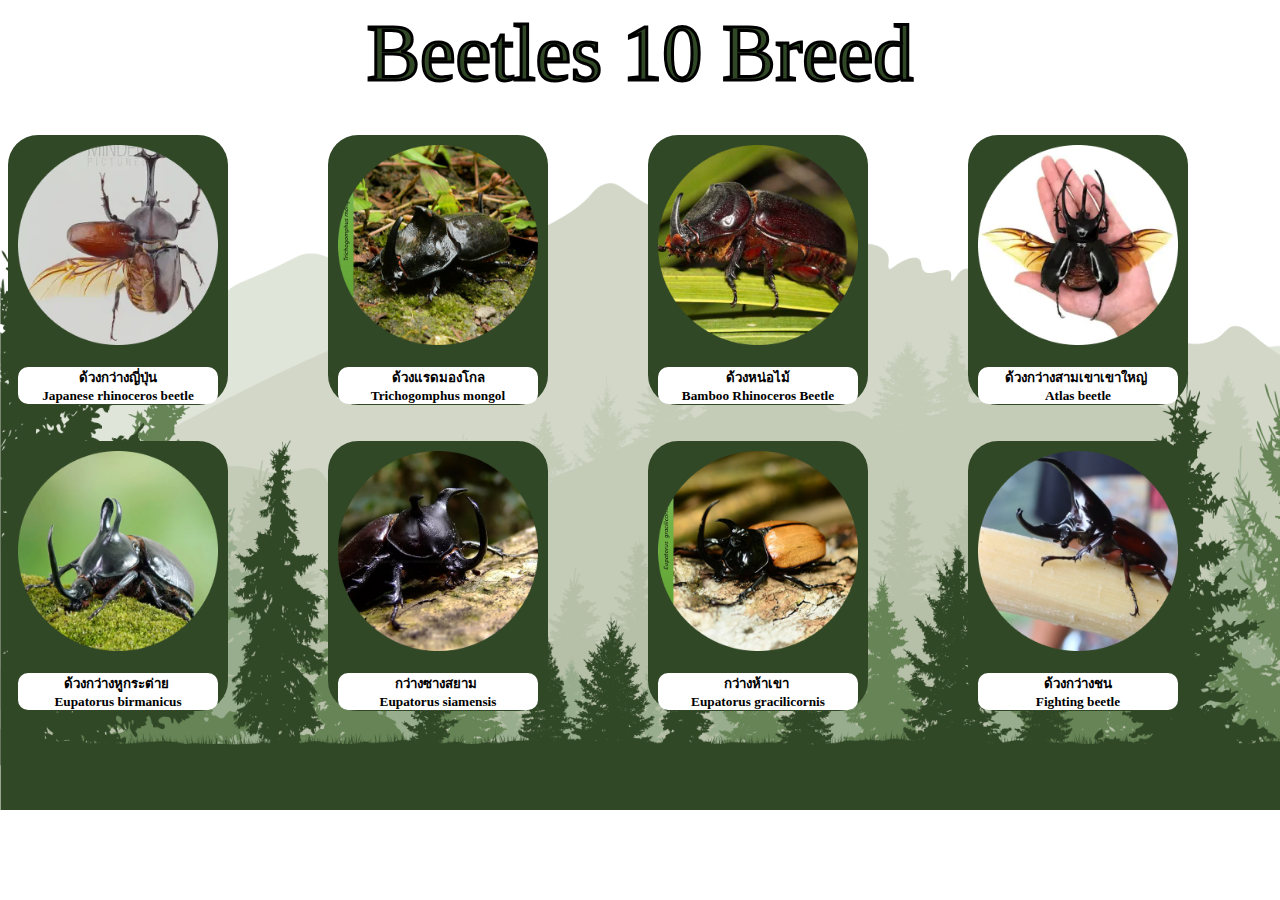
==== งานด้วง/index.html @ 36210043 "Marukin" ====
<html lang = "th">
<head>
	<title>Wiki ด้วง</title>
</head>
<body style="background-image: url(/img/Greens.png);">
	<header style="text-align: center;" >
        <div style="color: #314827; font-size: 80; -webkit-text-stroke: 3px black;">
		    Beetles 10 Breed
        </div>
        <br>
        <br>
	</header>
    <center>
    <div style="display: inline-flex; gap: 100px;">
        <div style="background-color: #314827; border-radius: 30px; padding: 10px;height: 250;">
            <img src="/img/image.png" width="200px" height="200px">
            <div style="background-color: white; border-radius: 10px;">
                <h5>ด้วงกว่างญี่ปุ่น <br>Japanese rhinoceros beetle </h5>
            </div>
        </div>
        <div style="background-color: #314827; border-radius: 30px; padding: 10px;height: 250;">
            <img src="/img/image (1).png" width="200px" height="200px">
            <div style="background-color: white; border-radius: 10px;">
                <h5>ด้วงแรดมองโกล<br>Trichogomphus mongol </h5>
            </div>
        </div>
        <div style="background-color: #314827; border-radius: 30px; padding: 10px;height: 250;">
            <img src="/img/image (2).png" width="200px" height="200px">
            <div style="background-color: white; border-radius: 10px;">
                <h5>ด้วงหน่อไม้<br>Bamboo Rhinoceros Beetle</h5>
            </div>
        </div>
        <div style="background-color: #314827; border-radius: 30px; padding: 10px;height: 250;">
            <img src="/img/image (3).png" width="200px" height="200px">
            <div style="background-color: white; border-radius: 10px;">
                <h5>ด้วงกว่างสามเขาเขาใหญ่ <br>Atlas beetle</h5>
            </div>
        </div>
        <div style="background-color: #314827; border-radius: 30px; padding: 10px;height: 250;">
            <img src="/img/image (4).png" width="200px" height="200px">
            <div style="background-color: white; border-radius: 10px;">
                <h5>ด้วงกว่างสามเขาจันทร์ <br>Giant rhinoceros beetle</h5>
            </div>
        </div>
    </div>
    <br>
    <br>
    <br> 
    <div style="display: inline-flex; gap: 100px;">
        <div style="background-color: #314827; border-radius: 30px; padding: 10px;height: 250;">
            <img src="/img/image (5).png" width="200px" height="200px">
            <div style="background-color: white; border-radius: 10px;">
                <h5>ด้วงกว่างหูกระต่าย <br>Eupatorus birmanicus</h5>
            </div>
        </div>
        <div style="background-color: #314827; border-radius: 30px; padding: 10px;height: 250;">
            <img src="/img/image (6).png" width="200px" height="200px">
            <div style="background-color: white; border-radius: 10px;">
                <h5>กว่างซางสยาม <br>Eupatorus siamensis</h5>
            </div>
        </div>
        <div style="background-color: #314827; border-radius: 30px; padding: 10px;height: 250;">
            <img src="/img/image (7).png" width="200px" height="200px">
            <div style="background-color: white; border-radius: 10px;">
                <h5>กว่างห้าเขา <br>Eupatorus gracilicornis</h5>
            </div>
        </div>
        <div style="background-color: #314827; border-radius: 30px; padding: 10px;height: 250;">
            <img src="/img/image (8).png" width="200px" height="200px">
            <div style="background-color: white; border-radius: 10px;">
                <h5>ด้วงกว่างชน<br>Fighting beetle</h5>
            </div>
        </div>
        <div style="background-color: #314827; border-radius: 30px; padding: 10px;height: 250;">
            <img src="/img/image (9).png" width="200px" height="200px">
            <div style="background-color: white; border-radius: 10px;">
                <h5>ด้วงกว่าง เฮอร์คิวลิส <br>Dynastes hercules hercules</h5>
            </div>
        </div>
    </div>
</center>
</body>
</html>
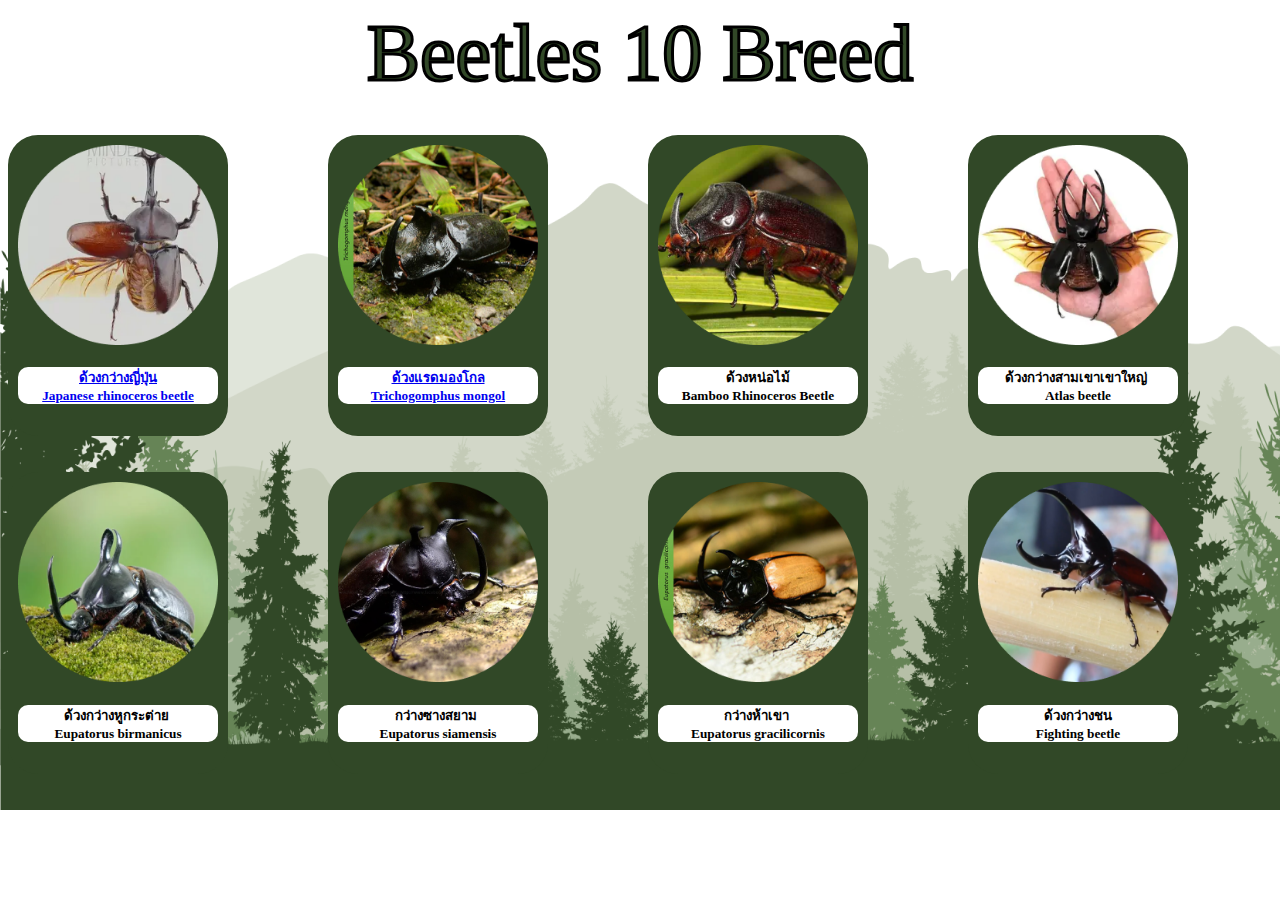
==== commit fc8fb1c2: "Marukin" ====
--- a/งานด้วง/index.html
+++ b/งานด้วง/index.html
@@ -1,44 +1,44 @@
 <html lang = "th">
 <head>
 	<title>Wiki ด้วง</title>
+    <link rel="stylesheet" href="style.css">
 </head>
-<body style="background-image: url(/img/Greens.png);">
-	<header style="text-align: center;" >
-        <div style="color: #314827; font-size: 80; -webkit-text-stroke: 3px black;">
+<body>
+	<header>
+        <div class="header-font">
 		    Beetles 10 Breed
         </div>
         <br>
         <br>
 	</header>
-    <center>
-    <div style="display: inline-flex; gap: 100px;">
-        <div style="background-color: #314827; border-radius: 30px; padding: 10px;height: 250;">
-            <img src="/img/image.png" width="200px" height="200px">
-            <div style="background-color: white; border-radius: 10px;">
-                <h5>ด้วงกว่างญี่ปุ่น <br>Japanese rhinoceros beetle </h5>
+    <div class="arrangement"> 
+        <div class="Data-layout">
+            <img src="/img/image.png" class="image">
+            <div class="Data-layout-font">
+                <h5><a href="index1.html"> ด้วงกว่างญี่ปุ่น <br>Japanese rhinoceros beetle</a> </h5>
             </div>
         </div>
-        <div style="background-color: #314827; border-radius: 30px; padding: 10px;height: 250;">
-            <img src="/img/image (1).png" width="200px" height="200px">
-            <div style="background-color: white; border-radius: 10px;">
-                <h5>ด้วงแรดมองโกล<br>Trichogomphus mongol </h5>
+        <div class="Data-layout">
+            <img src="/img/image (1).png" class="image">
+            <div class="Data-layout-font">
+                <h5><a href="index2.html">ด้วงแรดมองโกล<br>Trichogomphus mongol</a> </h5>
             </div>
         </div>
-        <div style="background-color: #314827; border-radius: 30px; padding: 10px;height: 250;">
-            <img src="/img/image (2).png" width="200px" height="200px">
-            <div style="background-color: white; border-radius: 10px;">
+        <div class="Data-layout">
+            <img src="/img/image (2).png" class="image">
+            <div class="Data-layout-font">
                 <h5>ด้วงหน่อไม้<br>Bamboo Rhinoceros Beetle</h5>
             </div>
         </div>
-        <div style="background-color: #314827; border-radius: 30px; padding: 10px;height: 250;">
-            <img src="/img/image (3).png" width="200px" height="200px">
-            <div style="background-color: white; border-radius: 10px;">
+        <div class="Data-layout">
+            <img src="/img/image (3).png" class="image">
+            <div class="Data-layout-font">
                 <h5>ด้วงกว่างสามเขาเขาใหญ่ <br>Atlas beetle</h5>
             </div>
         </div>
-        <div style="background-color: #314827; border-radius: 30px; padding: 10px;height: 250;">
-            <img src="/img/image (4).png" width="200px" height="200px">
-            <div style="background-color: white; border-radius: 10px;">
+        <div class="Data-layout">
+            <img src="/img/image (4).png" class="image">
+            <div class="Data-layout-font">
                 <h5>ด้วงกว่างสามเขาจันทร์ <br>Giant rhinoceros beetle</h5>
             </div>
         </div>
@@ -46,38 +46,37 @@
     <br>
     <br>
     <br> 
-    <div style="display: inline-flex; gap: 100px;">
-        <div style="background-color: #314827; border-radius: 30px; padding: 10px;height: 250;">
-            <img src="/img/image (5).png" width="200px" height="200px">
-            <div style="background-color: white; border-radius: 10px;">
+    <div class="arrangement">
+        <div class="Data-layout">
+            <img src="/img/image (5).png" class="image">
+            <div class="Data-layout-font">
                 <h5>ด้วงกว่างหูกระต่าย <br>Eupatorus birmanicus</h5>
             </div>
         </div>
-        <div style="background-color: #314827; border-radius: 30px; padding: 10px;height: 250;">
-            <img src="/img/image (6).png" width="200px" height="200px">
-            <div style="background-color: white; border-radius: 10px;">
+        <div class="Data-layout">
+            <img src="/img/image (6).png" class="image">
+            <div class="Data-layout-font">
                 <h5>กว่างซางสยาม <br>Eupatorus siamensis</h5>
             </div>
         </div>
-        <div style="background-color: #314827; border-radius: 30px; padding: 10px;height: 250;">
-            <img src="/img/image (7).png" width="200px" height="200px">
-            <div style="background-color: white; border-radius: 10px;">
+        <div class="Data-layout">
+            <img src="/img/image (7).png" class="image">
+            <div class="Data-layout-font">
                 <h5>กว่างห้าเขา <br>Eupatorus gracilicornis</h5>
             </div>
         </div>
-        <div style="background-color: #314827; border-radius: 30px; padding: 10px;height: 250;">
-            <img src="/img/image (8).png" width="200px" height="200px">
-            <div style="background-color: white; border-radius: 10px;">
+        <div class="Data-layout">
+            <img src="/img/image (8).png" class="image">
+            <div class="Data-layout-font">
                 <h5>ด้วงกว่างชน<br>Fighting beetle</h5>
             </div>
         </div>
-        <div style="background-color: #314827; border-radius: 30px; padding: 10px;height: 250;">
-            <img src="/img/image (9).png" width="200px" height="200px">
-            <div style="background-color: white; border-radius: 10px;">
+        <div class="Data-layout">
+            <img src="/img/image (9).png" class="image">
+            <div class="Data-layout-font">
                 <h5>ด้วงกว่าง เฮอร์คิวลิส <br>Dynastes hercules hercules</h5>
             </div>
         </div>
     </div>
-</center>
 </body>
 </html>
--- a/งานด้วง/style.css
+++ b/งานด้วง/style.css
@@ -0,0 +1,57 @@
+body{
+    background-image: url(/img/Greens.png);
+}
+header{
+        text-align: center;
+}
+.header-font{
+    color: #314827; 
+    font-size: 80; 
+    -webkit-text-stroke: 3px black;
+}
+.arrangement{
+    display: inline-flex; 
+    gap: 100px;
+}
+.Data-layout{
+    background-color: #314827; 
+    border-radius: 30px; 
+    padding: 10px;
+}
+.Data-layout-font{ 
+    background-color: white; 
+    border-radius: 10px;
+    text-align: center;
+}
+.image{
+    width: 200px;
+    height: 200px;
+}
+
+
+
+
+
+.Data-layout1{
+    margin: auto;
+    background-color: #314827a2; 
+    border-radius: 30px; 
+    padding: 10px;
+    width: 1200px;
+    height: 580px;
+}
+.Data-layout-font1{ 
+    color: white;
+    border-radius: 10px;
+    text-align: center;
+}
+.image1{
+    margin: auto;
+    display: flex;
+    max-width: 350px;
+    max-height: 350px;
+}
+.imageback{
+    width: 60px;
+    height: 60px;
+}